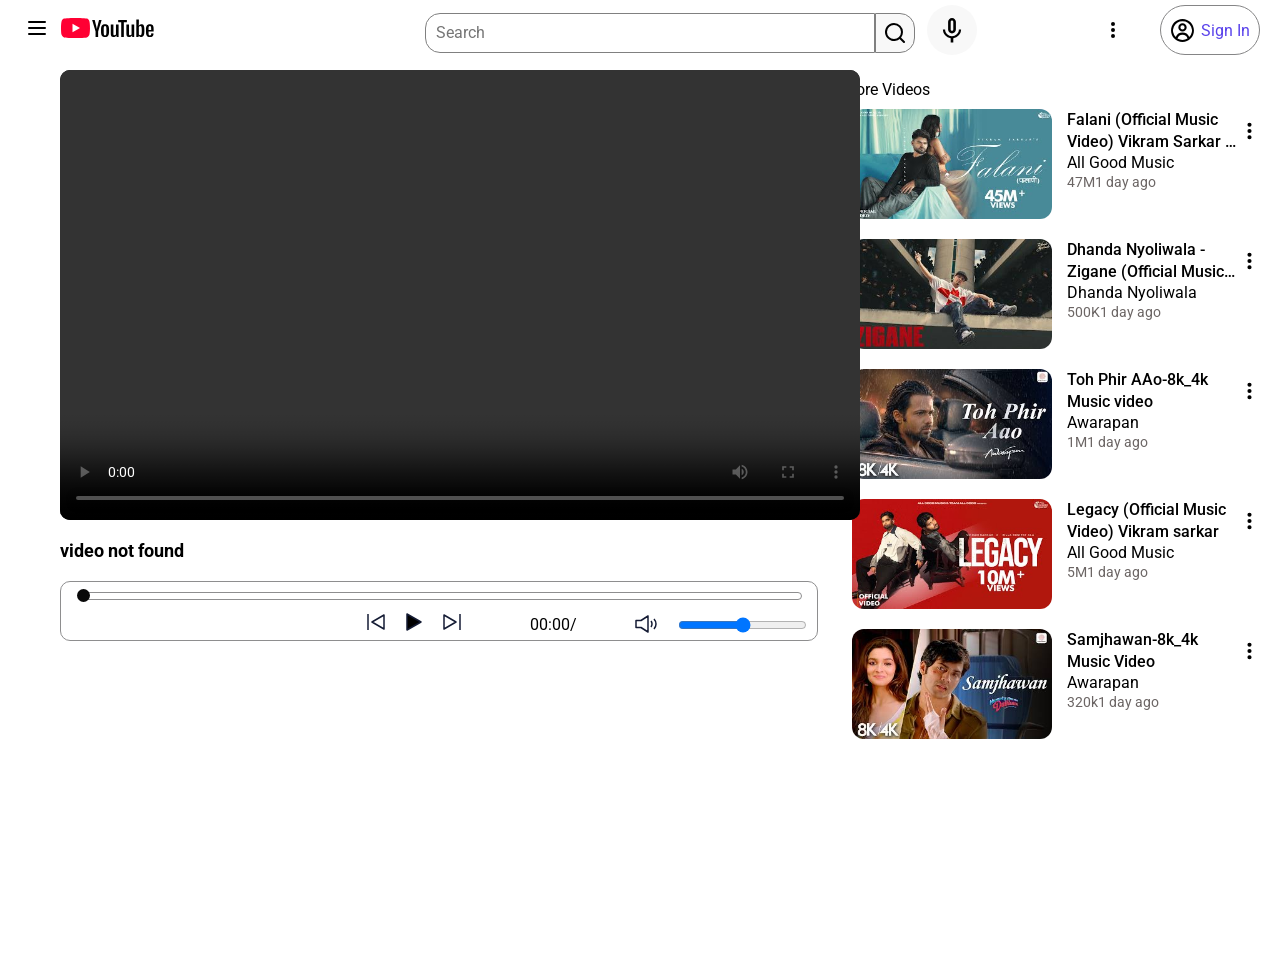
==== play.html @ d6d593e4 "safwan ahmad" ====
<!DOCTYPE html>
<html lang="en">
<head>
    <meta charset="UTF-8">
    <meta name="viewport" content="width=device-width, initial-scale=1.0">
    <title>watch</title>
    <link rel="stylesheet" href="style.css">
</head>
<body>
    <header>
        <div class="threeline">
       <img src="img/threeline.svg" alt="">
       </div>
        <div class="logo"><a href="index.html">
            <img src="img/logo.svg" alt="">
        </a></div>
        <div class="search">
            <input type="text" placeholder="Search">
            <div class="search1">
            <img src="img/search.svg" alt=""></div>
        </div>
        <div class="voice">
            <img src="img/voice.svg" alt="">
        </div>
        <div class="threedot">
            <img src="img/threedot.svg" alt="">
        </div>
        <div class="signup">
            <img src="img/you.svg" alt="">
            <p> Sign In</p>
        </div>
       </header>
       <div class="container">
        <div class="left1">   
         <div class="videocontainer">
        <video id="myvideoplayer" controls autoplay></video>
        <div class="videodetail">
        <p class="video-title" id="vidTitle">Loading...</p>
        <p class="video-channel" id="ideo-channel"></p>
    </div>
    </div>
   <div class="playbar">
    <div class="seekbar">
        <div class="circle"></div>
    </div>
    <div class="above">
    <div class="songinfo"><p></p></div>
    <div class="songbutton">
        <img src="img/prevsong.svg" id="prev" alt="">
        <img src="img/play.svg" id="play" alt="">
        <img src="img/nextsong.svg" id="next" class="invert" alt="">
    </div>
    <div class="songtime">
        <p></p>        
        <p> /  </p>
        <p></p>
       </div>
       <div class="volume">
        <img src="img/volume.svg" alt="">
        <div class="range">
            <input type="range" min="0" max="100" value="50">
        </div>
       </div>
   </div>  
    </div>
       </div>
        <div class="right1">
            <p>More Videos</p>
            <div class="videocont">
                

             
            </div>
        </div>
    </div>
    
    <script src="play.js"></script>
</body>
</html>
---- style.css ----
@import url('https://fonts.googleapis.com/css2?family=Google+Sans:ital,opsz,wght@0,17..18,400..700;1,17..18,400..700&family=Roboto:ital,wght@0,100..900;1,100..900&display=swap');
body{
    box-sizing: border-box;
}
* {
    margin: 0;
    padding: 0;
    box-sizing: border-box;
    font-family: 'Roboto', sans-serif;
}

header {
    height: 60px;
    width: 100%;
    display: flex;
    align-items: center;
    justify-content: space-between;
    padding: 10px;
}

.threeline {
    margin-left: 15px;

}

.logo {
    margin-left: -100px;
}

.search {
    margin-left: 150px;
    height: 40px;
    display: flex;
    width: 800px;
    align-items: center;
}

.search input {
    outline: none;
    border: none;
    height: 100%;
    padding-left: 10px;
    width: 450px;
    font-size: medium;
    border: 1px solid grey;
    border-top-left-radius: 15px;
    border-bottom-left-radius: 15px;
}

.search1 {
    background-color: #F8F8F8;
    padding: 7px;
    margin-top: 5px;
    justify-content: center;
    display: flex;
    border: 1px solid grey;
    align-items: center;
    border-top-right-radius: 15px;
    border-bottom-right-radius: 15px;
}

.search1:hover {
    background-color: #cdcccc;
    cursor: pointer;
}

.voice {
    margin-left: -400px;
    border-radius: 50%;
    background-color: #F8F8F8;
    display: flex;
    align-items: center;
    justify-content: center;
    height: 50px;
    width: 50px
}

.voice:hover {
    background-color: #cdcccc;
    cursor: pointer;
}

.threedot {
    margin-right: -90px;
    display: flex;
    align-items: center;
    justify-content: center;
    height: 50px;
    width: 50px;
}

.signup {
    margin-right: 10px;
    display: flex;
    align-items: center;
    justify-content: center;
    height: 50px;
    width: 100px;
    border-radius: 50PX;
    color: #5a43eb;
    border: 1px solid #858586;
    padding: 0px;
}

.signup:hover {
    cursor: pointer;
    background-color: #a9ddfdd6;
}

.signup p {
    padding-left: 6px;
}

.signup img {
    height: 25px;
    width: 25px;
    color: #5a43eb;
}
.a{
     border-bottom: 1px solid  #858586ec;;
}
.home,.you,.history,.subscriptions,.shorts,.showmore,.music,.movies,.shopping,.ytmusic{
    display: flex;
    align-items: center;    
    padding: 10px;
    height: 45px;
    width: 100%;

  }
.home p,.you p,.history p,.subscriptions p,.shorts p,.showmore p,.music p,.movies p,.shopping p,.ytmusic p{
    padding-left: 10px;
}  
.home:hover,.you:hover,.history:hover,.subscriptions:hover,.shorts:hover,.shorts:hover,.showmore:hover,.music:hover,.movies:hover,.shopping:hover,.ytmusic:hover{
    background-color: rgba(178, 177, 177, 0.927);
    border-radius: 15px;
    cursor: pointer;
}
.explore h3{
    padding-top: 10px;
    padding: 10px;
}
.explore{
         border-bottom: 1px solid  #858586ec;;
}
.b{
   border-bottom: 1px solid  #858586ec;;
    padding-top: 10px;
}
.left{
    width: 240px;
    height: calc(100vh - 60px); 
    overflow-y: scroll;
    flex-shrink: 0;
    overflow-x: hidden;
}
.left::-webkit-scrollbar{
    width: 8px;
    height: 60px;
}
.left::-webkit-scrollbar-track{
    background: transparent;
}
.left::-webkit-scrollbar-thumb{
    background: #909090;
    border-radius: 10px;
}
.left::-webkit-scrollbar-thumb:hover{
    background: #606060;
}
.container{
    display: flex;
    width: 100%;
}
.sidebar-item {
    display: flex;
    align-items: center;
    padding: 10px 20px;
    cursor: pointer;
    font-size: 14px;
    color: #0f0f0f;
}
.sidebar-item:hover {
    background-color: #f2f2f2;
    border-radius: 10px;
}
.sidebar-icon {
    width: 24px;
    height: 24px;
    margin-right: 20px;
    fill: #0f0f0f; 
}
.divider {
    border: none;
    border-top: 1px solid #9e9e9e;
    margin: 12px 0;
}
.sidebar-footer {
    padding: 15px 20px;
    font-family: Roboto, Arial, sans-serif;
}
.footer-links {
    display: flex;
    flex-wrap: wrap; 
    gap: 2px 8px; 
    margin-bottom: 12px;
}
.footer-links a {
    text-decoration: none;
    color: #606060; 
    font-size: 12px;
    font-weight: 500;
}
.copyright {
    color: #909090; 
    font-size: 12px;
    margin-top: 10px;
}
.right{
    width: 100%;
    flex:1;
    min-width: 0;
    height: 100vh;
    padding: 10px;
    margin: 10px;
}

   .cardcontainer{
    display: grid;
    grid-template-columns: repeat(4, 1fr);
    gap: 20px;
   
    width: 100%;
}
.card:hover{
    background-color: #d8def7fe;
    cursor: pointer;
}
.card{
   width: 100%;
   transition: background-color 0.2s ease;
    border-radius: 12px;
    padding: 10px;
    min-width: 0;

}
.card img{
    width: 100%;
      height: 150px;
    border-radius: 12px;
}
.card p{
    display: -webkit-box;
    -webkit-line-clamp: 2;
    -webkit-box-orient: vertical;
    overflow: hidden;
    font-size: medium;
}
.d{
    display: flex;
}
.d p{
    font-size: 16px;
    font-weight: 500;
    line-height: 22px;
}
.d img {
    height: 40px;
    width: 25px;
}
.title {
    display: flex;
    
    font-size: 14px;
    color:rgb(107, 101, 100);
    line-height: 20px;
    font-style: normal;    
    font-weight: 400;
}
#myvideoplayer{
    max-width: 800px;
   width: 100%;
   align-items: center;
   justify-content: center;
    height: auto;
    margin: 0 auto;
    display: flex;
    aspect-ratio: 16/9;
    border-radius: 10px;
    margin-top: 10px;
    margin-left: 60px;
    background-color: #000;
}
.videocontainer{
    display: flex;
    flex-direction: column;
    
}

#vidTitle{
    padding-left: 60px;
    padding-top: 20px;
     font-size: 18px;
    font-weight: bold;
}
#ideo-channel{
    padding-left: 60px;
    padding-top: 10px;
}
.container{
    height: calc(100vh - 60px);
    width: 100%;
    display: flex;
    flex-direction: wrap;
}
.left1{
    width: 70vw;
    height: 100vh;
   
}
.right1{
    height: 80%;
    width: 35%;
    margin-left: -60px;
    padding: 10px;
    margin-top: 10px;
}
.playbar{
    top: 10;
    height: 60px;  
     width: 85%;
    justify-content: space-between; ;
    align-items: center;
    padding: 10px;
    margin-left: 60px;
    margin-top: 10px;
    border-radius: 10px;
    border: 1px solid #858586ec;
    cursor: pointer;
}
.songinfo{
    display: flex;
    align-items: center;
    margin-left: -50px;
}
.songtime{
    
    display: flex;
   padding-left: 10px;
   margin-right: -10px;
}    
.songbutton{
    margin-left: -40px;
}
.songbutton img {
     margin-left: 10px;
}
.above{
    display: flex;
    justify-content: space-between;
    align-items: center;
    margin-left: 60px;
    margin-top: 10px;
}
.seekbar{
    height: 8px;
    width:98%;
    align-items: center;
    justify-content: center;
    margin-left: 10px;
    border-radius: 10px;
    position: relative;
    border: 1px solid #858586ec;
}
.circle{
    width: 13px;
    height: 13px;
    border-radius: 13px;
    background-color: rgb(8, 8, 8);
    bottom: 4px;
    margin-left: -5px;
    left: 0%;
    transition: left 0.5s;
    position: relative;
}
.volume{
    display: flex;
    align-items: center;
    justify-content: center;
    margin-left: 10px;
      cursor: pointer;
}
.range{
    margin-left: 10px;
  }
   input{
    margin-left: 10px;
    margin-top: 5px;
    cursor: pointer;
 }
 .videocont{
    height: 135px;
    width: 430px; 
   
    border-radius: 10px;
    cursor: pointer;
 }

.card1{
    width: 100%;
    transition: background-color 0.2s ease;
    border-radius: 12px;
    padding: 10px;
    min-width: 0;
    display: flex;
    
} 
.card1:hover{
    background-color: #d8def7fe;
    cursor: pointer;
}
.card1 img{
    width: 210px;
    height: 110px;
    border-radius: 12px;
}
.carddetail{
    display: flex;
    flex-direction: column;
    padding-left: 15px;
}
.cardtitle {
   display: -webkit-box;
    -webkit-line-clamp: 2;
    -webkit-box-orient: vertical;
    overflow: hidden;
    width: 170px;
    font-size: medium;
}
.carddetail h3{
    font-size: 16px;
    font-weight: 500;
    line-height: 22px;
}
.title1{
    display: flex;
    font-size: 14px;
    color:rgb(107, 101, 100);
    line-height: 20px;
    font-style: normal;    
    font-weight: 400;
}
.d1{
    display: flex;
    align-items: center;
    justify-content: space-between;
}
.d1 img{
    height: 40px;
    width: 25px;
}
.songinfo{width: 20vw;}
.songinfo p{
    font-size: 16px;
    font-weight: 500;
    line-height: 22px;
    white-space: nowrap;
    overflow: hidden;
    text-overflow: ellipsis;
}
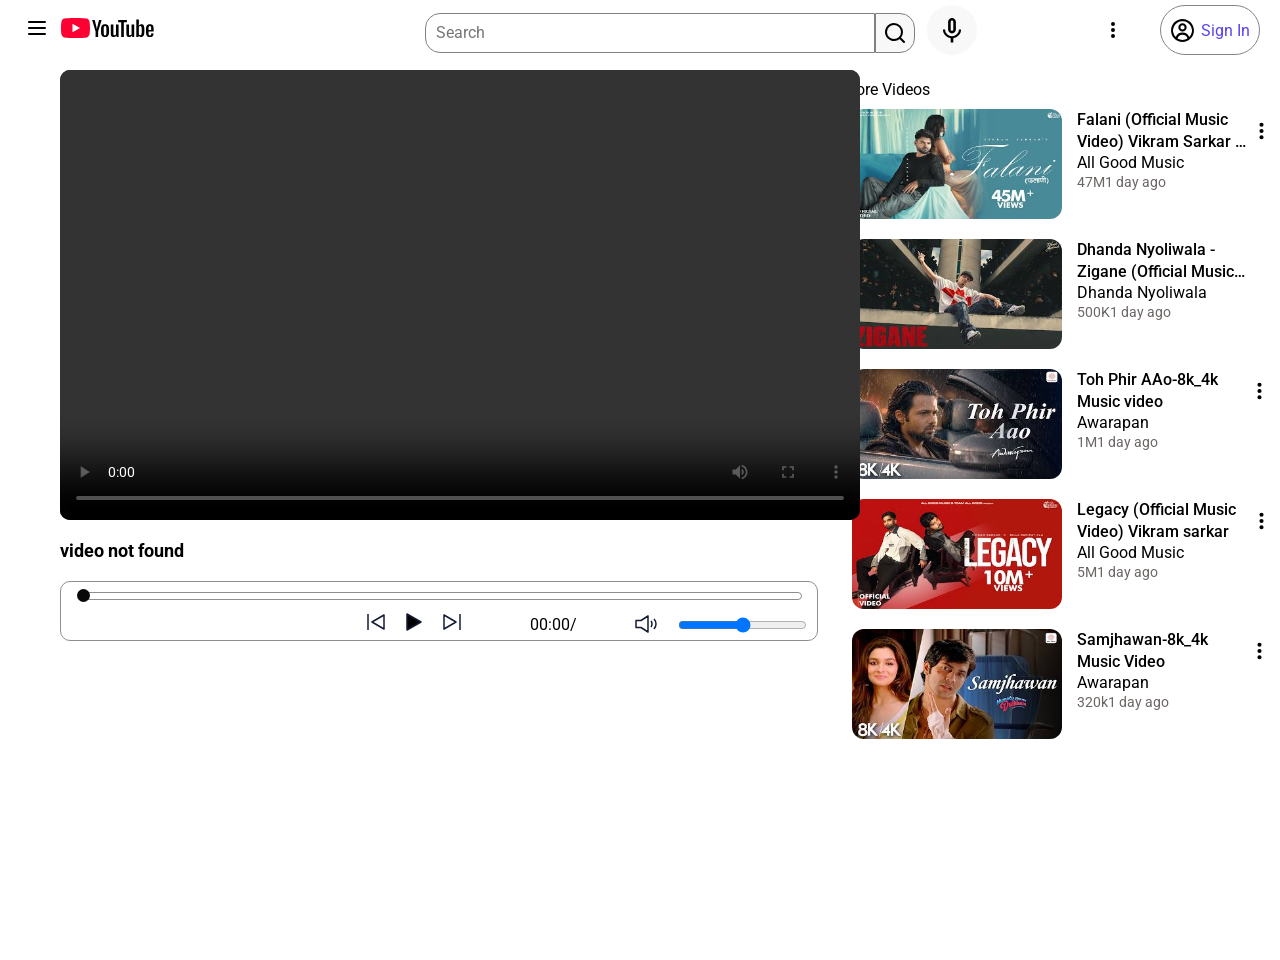
==== commit 0070bb0b: "a" ====
--- a/play.html
+++ b/play.html
@@ -15,7 +15,7 @@
             <img src="img/logo.svg" alt="">
         </a></div>
         <div class="search">
-            <input type="text" placeholder="Search">
+            <input type="text" placeholder="Search " id="search-input">
             <div class="search1">
             <img src="img/search.svg" alt=""></div>
         </div>
--- a/style.css
+++ b/style.css
@@ -466,4 +466,316 @@
     white-space: nowrap;
     overflow: hidden;
     text-overflow: ellipsis;
+}
+/* =========================
+   Responsive: Mobile (360x800)
+   ========================= */
+@media screen and (max-width: 480px) {
+  header {
+    height: auto;
+    padding: 8px 10px;
+    gap: 8px;
+    flex-wrap: wrap;
+  }
+
+  .threeline,
+  .logo,
+  .search,
+  .voice,
+  .threedot,
+  .signup {
+    margin: 0 !important;
+  }
+
+  .logo {
+    margin-left: 0 !important;
+  }
+
+  .search {
+    order: 3;
+    width: 100%;
+    height: 38px;
+  }
+
+  .search input {
+    width: 100%;
+    min-width: 0;
+    font-size: 14px;
+  }
+
+  .search1 {
+    margin-top: 5px;
+    padding: 7px 10px;
+  }
+
+  .voice {
+    height: 38px;
+    width: 38px;
+  }
+
+  .threedot img {
+    height: 18px;
+    width: 18px;
+  }
+
+  .signup {
+    height: 38px;
+    width: auto;
+    padding: 0 12px;
+    border-radius: 999px;
+    font-size: 13px;
+  }
+
+  .container {
+    height: auto !important;
+    flex-wrap: nowrap;
+  }
+
+  /* hide left sidebar on phone */
+  .left {
+    display: none;
+  }
+
+  .right {
+    margin: 0;
+    padding: 10px;
+    height: auto;
+  }
+
+  .cardcontainer {
+    grid-template-columns: 1fr;
+    gap: 12px;
+  }
+
+  .card img {
+    height: auto;
+    aspect-ratio: 16 / 9;
+    object-fit: cover;
+  }
+
+  /* video page layout stacks */
+  .left1,
+  .right1 {
+    width: 100%;
+    height: auto;
+    margin: 0;
+    padding: 0;
+  }
+
+  .right1 {
+    margin-top: 12px;
+  }
+
+  #myvideoplayer {
+    max-width: 100%;
+    width: 100%;
+    margin: 10px 0 0 0;
+  }
+
+  #vidTitle,
+  #ideo-channel,
+  .above,
+  .playbar {
+    margin-left: 0;
+    padding-left: 0;
+  }
+
+  #vidTitle {
+    padding-top: 12px;
+    font-size: 16px;
+  }
+
+  #ideo-channel {
+    padding-top: 6px;
+  }
+
+  .playbar {
+    width: 100%;
+    height: auto;
+    padding: 8px;
+  }
+
+  .above {
+    margin-top: 8px;
+    flex-wrap: wrap;
+    gap: 8px;
+  }
+
+  .seekbar {
+    width: 100%;
+    margin-left: 0;
+  }
+
+  .songinfo {
+    width: auto;
+    margin-left: 0;
+    flex: 1;
+    min-width: 0;
+  }
+
+  .songbutton {
+    margin-left: 0;
+  }
+
+  .songtime {
+    margin-right: 0;
+    padding-left: 0;
+  }
+
+  .volume,
+  .range,
+  input {
+    margin-left: 0;
+  }
+
+  .videocont {
+    width: 100%;
+    height: auto;
+    aspect-ratio: 16 / 9;
+  }
+
+  .card1 {
+    padding: 8px;
+    gap: 10px;
+  }
+
+  .card1 img {
+    width: 42%;
+    min-width: 130px;
+    height: auto;
+    aspect-ratio: 16 / 9;
+    object-fit: cover;
+  }
+
+  .carddetail {
+    padding-left: 0;
+    min-width: 0;
+    flex: 1;
+  }
+
+  .cardtitle {
+    width: 100%;
+    font-size: 14px;
+  }
+
+  .carddetail h3 {
+    font-size: 14px;
+    line-height: 1.35;
+  }
+
+  .title1,
+  .title {
+    font-size: 12px;
+    line-height: 1.3;
+  }
+}
+
+
+@media screen and (max-width: 360px) {
+  .card1 {
+    flex-direction: column;
+  }
+
+  .card1 img {
+    width: 100%;
+    min-width: 0;
+  }
+
+  .signup p {
+    display: none;
+  }
+}
+/* play.html mobile layout fix */
+@media screen and (max-width: 768px) {
+  .container {
+    display: flex;
+    flex-direction: column !important; /* side-by-side se upar-niche */
+    height: auto !important;
+  }
+
+  .left1 {
+    width: 100% !important;
+    height: auto !important;
+    order: 1;
+  }
+
+  .right1 {
+    width: 100% !important;
+    height: auto !important;
+    margin: 12px 0 0 0 !important;
+    padding: 0 !important;
+    order: 2; /* left1 ke bottom me aayega */
+  }
+
+  #myvideoplayer {
+    width: 100% !important;
+    max-width: 100% !important;
+    margin: 0 !important;
+  }
+
+  #vidTitle,
+  #ideo-channel,
+  .above,
+  .playbar {
+    margin-left: 0 !important;
+    padding-left: 0 !important;
+  }
+
+  .playbar {
+    width: 100% !important;
+  }
+
+
+  .card1 {
+    width: 100%;
+    display: flex;
+    gap: 10px;
+    padding: 8px;
+  }
+
+  .card1 img {
+    width: 42%;
+    height: auto;
+    aspect-ratio: 16/9;
+    object-fit: cover;
+  }
+
+  .carddetail {
+    flex: 1;
+    min-width: 0;
+    padding-left: 0;
+  }
+
+  .cardtitle {
+    width: 100%;
+  }
+}
+
+@media screen and (max-width: 360px) {
+  .card1 {
+    flex-direction: column;
+  }
+
+  .card1 img {
+    width: 100%;
+  }
+}
+@media screen and (max-width: 768px) {
+  .threedot,
+  .three-dot,
+  .threedots,
+  .dots,
+  .menu-dots,
+  .more,
+  .more-btn {
+    display: none !important;
+    visibility: hidden !important;
+    width: 0 !important;
+    height: 0 !important;
+    margin: 0 !important;
+    padding: 0 !important;
+    overflow: hidden !important;
+  }
+
+  
 }
